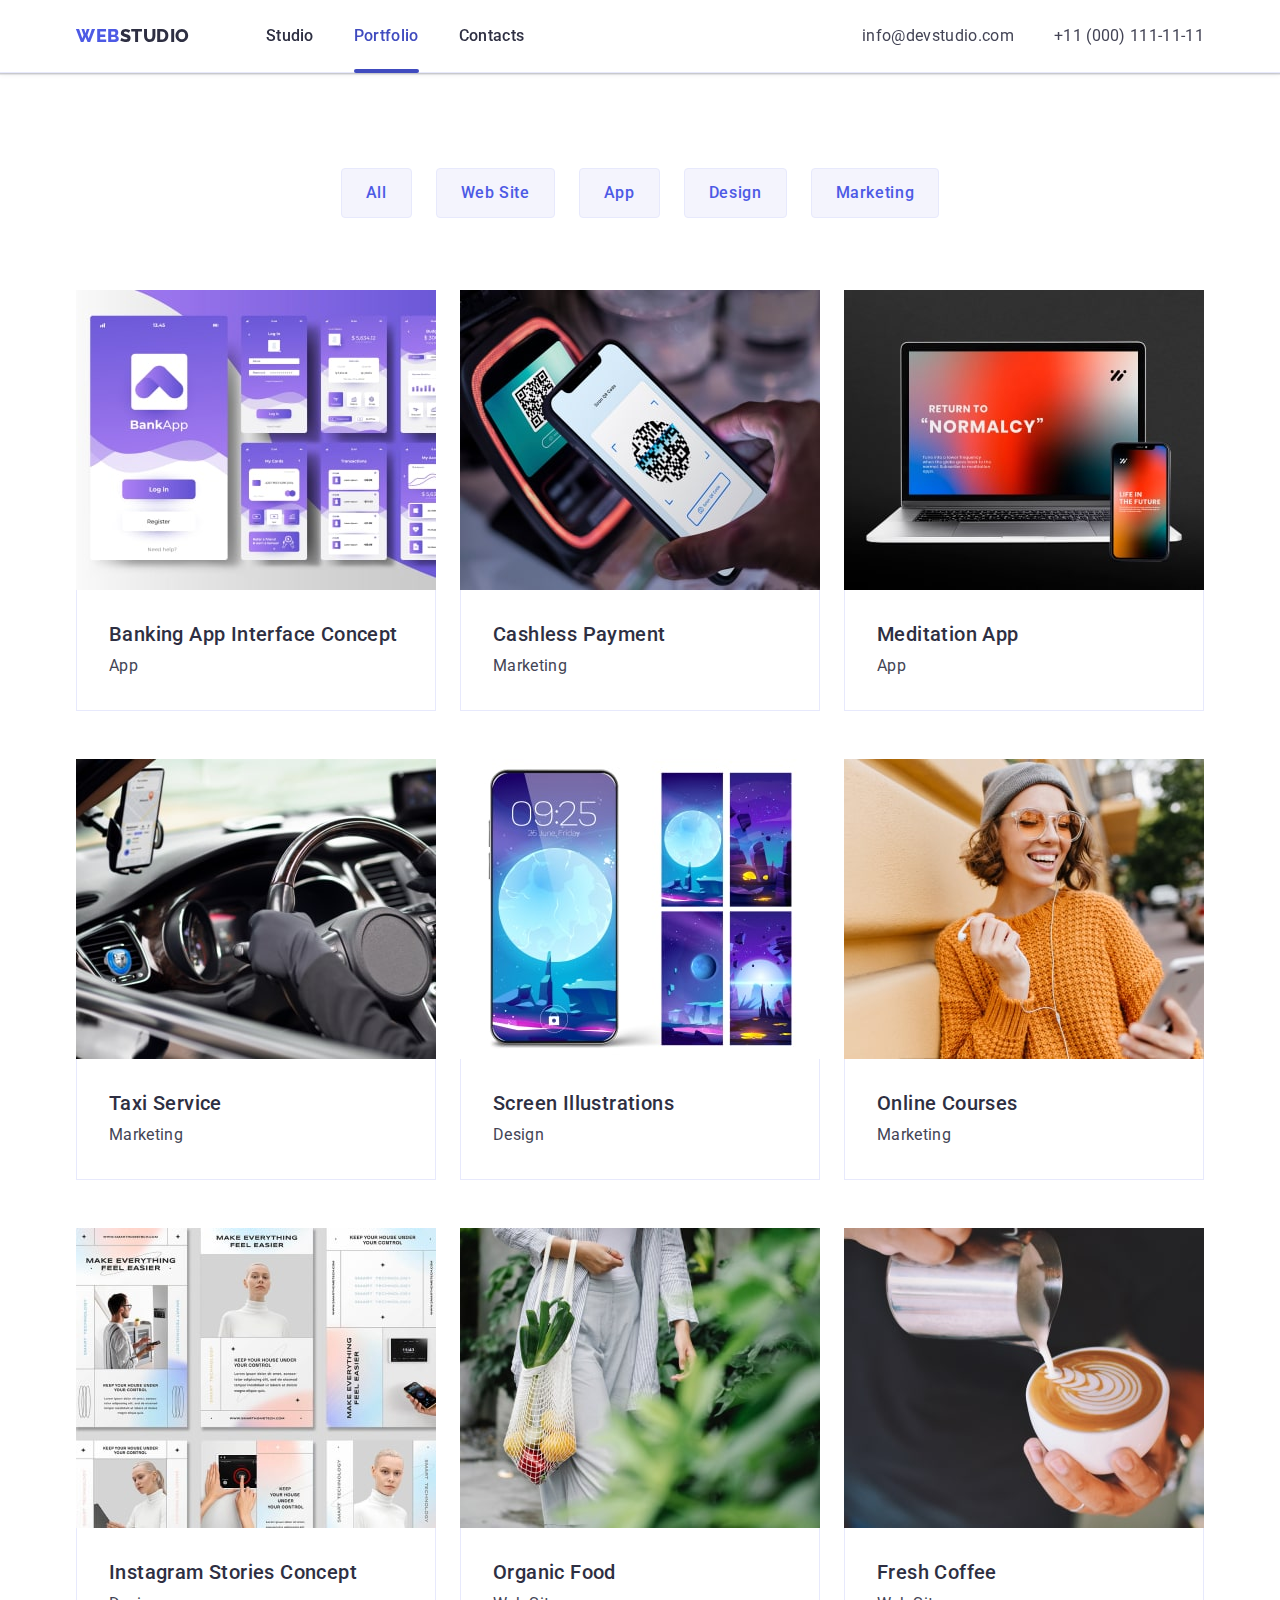
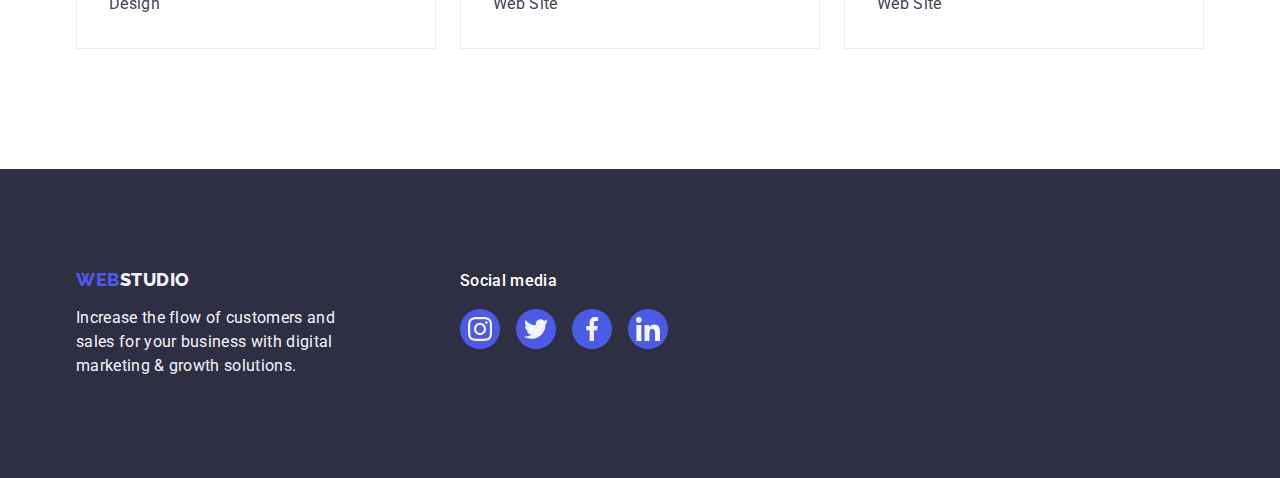
==== portfolio.html @ 7dce6a1b "Initial commit" ====
<!DOCTYPE html>
<html lang="en">
  <head>
    <meta charset="UTF-8" />
    <meta http-equiv="X-UA-Compatible" content="IE=edge" />
    <meta name="viewport" content="width=device-width, initial-scale=1.0" />
    <title>Portfolio</title>
    <link rel="preconnect" href="https://fonts.googleapis.com" />
    <link rel="preconnect" href="https://fonts.gstatic.com" crossorigin />
    <link
      href="https://fonts.googleapis.com/css2?family=Raleway:wght@800&family=Roboto:wght@400;500;700&display=swap"
      rel="stylesheet"
    />
    <link
      rel="stylesheet"
      href="https://cdnjs.cloudflare.com/ajax/libs/modern-normalize/1.1.0/modern-normalize.min.css"
    />
    <link rel="stylesheet" href="./css/styles.css" />
  </head>
  <body>
    <header class="header">
      <div class="container header-nav">
        <nav class="navigations">
          <a href="./index.html" class="logo-nav logo-nav-common link"
            >Web<span class="logo-dark">Studio</span></a
          >
          <ul class="list menu-list">
            <li class="nav-list">
              <a href="./index.html" class="menu-item link">Studio</a>
            </li>
            <li class="nav-list">
              <a href="./portfolio.html" class="menu-item link active"
                >Portfolio</a
              >
            </li>
            <li class="nav-list">
              <a href="" class="menu-item link">Contacts</a>
            </li>
          </ul>
        </nav>
        <address class="contacts-menu">
          <ul class="list contacts-list">
            <li class="contact">
              <a href="mailto:info@devstudio.com" class="contact-item link"
                >info@devstudio.com</a
              >
            </li>
            <li class="contact">
              <a href="tel:+110001111111" class="contact-item link"
                >+11 (000) 111-11-11</a
              >
            </li>
          </ul>
        </address>
      </div>
    </header>
    <main>
      <section class="cards-section">
        <div class="container">
          <h1 class="visually-hidden">Our offers</h1>
          <ul class="list button-list">
            <li class="secondary-button-item">
              <button type="button" class="button secondary-button">All</button>
            </li>
            <li class="secondary-button-item">
              <button type="button" class="button secondary-button">
                Web Site
              </button>
            </li>
            <li class="secondary-button-item">
              <button type="button" class="button secondary-button">App</button>
            </li>
            <li class="secondary-button-item">
              <button type="button" class="button secondary-button">
                Design
              </button>
            </li>
            <li class="secondary-button-item">
              <button type="button" class="button secondary-button">
                Marketing
              </button>
            </li>
          </ul>

          <ul class="list card-list">
            <li class="card">
              <a href="" class="link card-link">
                <div class="thumb">
                  <img
                    src="./images/portfolio-1.jpg"
                    alt="Banking app"
                    width="360"
                    height="300"
                  />
                  <p class="thumb-text">
                    14 Stylish and User-Friendly App Design Concepts · Task
                    Manager App · Calorie Tracker App · Exotic Fruit Ecommerce
                    App · Cloud Storage App
                  </p>
                </div>
                <div class="wrapper-cards">
                  <h2 class="item-title item-title-link">
                    Banking App Interface Concept
                  </h2>
                  <p class="item-description item-description-link">App</p>
                </div>
              </a>
            </li>

            <li class="card">
              <a href="" class="link card-link">
                <div class="thumb">
                  <img
                    src="./images/portfolio-2.jpg"
                    alt="Phone Payment"
                    width="360"
                    height="300"
                  />
                  <p class="thumb-text">
                    14 Stylish and User-Friendly App Design Concepts · Task
                    Manager App · Calorie Tracker App · Exotic Fruit Ecommerce
                    App · Cloud Storage App
                  </p>
                </div>
                <div class="wrapper-cards">
                  <h2 class="item-title item-title-link">Cashless Payment</h2>
                  <p class="item-description item-description-link">
                    Marketing
                  </p>
                </div>
              </a>
            </li>

            <li class="card">
              <a href="" class="link card-link">
                <div class="thumb">
                  <img
                    src="./images/portfolio-3.jpg"
                    alt="Laptop"
                    width="360"
                    height="300"
                  />
                  <p class="thumb-text">
                    14 Stylish and User-Friendly App Design Concepts · Task
                    Manager App · Calorie Tracker App · Exotic Fruit Ecommerce
                    App · Cloud Storage App
                  </p>
                </div>
                <div class="wrapper-cards">
                  <h2 class="item-title item-title-link">Meditation App</h2>
                  <p class="item-description item-description-link">App</p>
                </div>
              </a>
            </li>
            <li class="card">
              <a href="" class="link card-link">
                <div class="thumb">
                  <img
                    src="./images/portfolio-4.jpg"
                    alt="A car"
                    width="360"
                    height="300"
                  />
                  <p class="thumb-text">
                    14 Stylish and User-Friendly App Design Concepts · Task
                    Manager App · Calorie Tracker App · Exotic Fruit Ecommerce
                    App · Cloud Storage App
                  </p>
                </div>
                <div class="wrapper-cards">
                  <h2 class="item-title item-title-link">Taxi Service</h2>
                  <p class="item-description item-description-link">
                    Marketing
                  </p>
                </div>
              </a>
            </li>
            <li class="card">
              <a href="" class="link card-link">
                <div class="thumb">
                  <img
                    src="./images/portfolio-5.jpg"
                    alt="Screen Illustrations"
                    width="360"
                    height="300"
                  />
                  <p class="thumb-text">
                    14 Stylish and User-Friendly App Design Concepts · Task
                    Manager App · Calorie Tracker App · Exotic Fruit Ecommerce
                    App · Cloud Storage App
                  </p>
                </div>
                <div class="wrapper-cards">
                  <h2 class="item-title item-title-link">
                    Screen Illustrations
                  </h2>
                  <p class="item-description item-description-link">Design</p>
                </div>
              </a>
            </li>
            <li class="card">
              <a href="" class="link card-link">
                <div class="thumb">
                  <img
                    src="./images/portfolio-6.jpg"
                    alt="Learning girl"
                    width="360"
                    height="300"
                  />
                  <p class="thumb-text">
                    14 Stylish and User-Friendly App Design Concepts · Task
                    Manager App · Calorie Tracker App · Exotic Fruit Ecommerce
                    App · Cloud Storage App
                  </p>
                </div>
                <div class="wrapper-cards">
                  <h2 class="item-title item-title-link">Online Courses</h2>
                  <p class="item-description item-description-link">
                    Marketing
                  </p>
                </div>
              </a>
            </li>
            <li class="card">
              <a href="" class="link card-link">
                <div class="thumb">
                  <img
                    src="./images/portfolio-7.jpg"
                    alt="Instagram Stories"
                    width="360"
                    height="300"
                  />
                  <p class="thumb-text">
                    14 Stylish and User-Friendly App Design Concepts · Task
                    Manager App · Calorie Tracker App · Exotic Fruit Ecommerce
                    App · Cloud Storage App
                  </p>
                </div>
                <div class="wrapper-cards">
                  <h2 class="item-title item-title-link">
                    Instagram Stories Concept
                  </h2>
                  <p class="item-description item-description-link">Design</p>
                </div>
              </a>
            </li>
            <li class="card">
              <a href="" class="link card-link">
                <div class="thumb">
                  <img
                    src="./images/portfolio-8.jpg"
                    alt="Food"
                    width="360"
                    height="300"
                  />
                  <p class="thumb-text">
                    14 Stylish and User-Friendly App Design Concepts · Task
                    Manager App · Calorie Tracker App · Exotic Fruit Ecommerce
                    App · Cloud Storage App
                  </p>
                </div>
                <div class="wrapper-cards">
                  <h2 class="item-title item-title-link">Organic Food</h2>
                  <p class="item-description item-description-link">Web Site</p>
                </div>
              </a>
            </li>
            <li class="card">
              <a href="" class="link card-link">
                <div class="thumb">
                  <img
                    src="./images/portfolio-9.jpg"
                    alt="A cup of coffe"
                    width="360"
                    height="300"
                  />
                  <p class="thumb-text">
                    14 Stylish and User-Friendly App Design Concepts · Task
                    Manager App · Calorie Tracker App · Exotic Fruit Ecommerce
                    App · Cloud Storage App
                  </p>
                </div>
                <div class="wrapper-cards">
                  <h2 class="item-title item-title-link">Fresh Coffee</h2>
                  <p class="item-description item-description-link">Web Site</p>
                </div>
              </a>
            </li>
          </ul>
        </div>
      </section>
    </main>
    <footer class="footer">
      <div class="container footer-wrapper">
        <div class="footer-left-side">
          <a
            href="./index.html"
            class="logo-nav logo-nav-common link footer-logo"
            >Web<span class="logo-light">Studio</span></a
          >
          <p class="footer-text">
            Increase the flow of customers and sales for your business with
            digital marketing & growth solutions.
          </p>
        </div>
        <div>
          <p class="social-media-text">Social media</p>
          <ul class="social-media-list list">
            <li class="social-media-item">
              <a
                href=""
                class="icon-link"
                aria-label="link to Instagram"
                target="_blank"
                rel="noopener noreferrer"
              >
                <svg class="icon-img" width="24" height="24">
                  <use href="./images/icons.svg#icon-instagram"></use>
                </svg>
              </a>
            </li>
            <li class="social-media-item">
              <a
                href=""
                class="icon-link"
                aria-label="link to Twitter"
                target="_blank"
                rel="noopener noreferrer"
              >
                <svg class="icon-img" width="24" height="24">
                  <use href="./images/icons.svg#icon-twitter"></use>
                </svg>
              </a>
            </li>
            <li class="social-media-item">
              <a
                href=""
                class="icon-link"
                aria-label="link to Facebook"
                target="_blank"
                rel="noopener noreferrer"
              >
                <svg class="icon-img" width="24" height="24">
                  <use href="./images/icons.svg#icon-facebook"></use>
                </svg>
              </a>
            </li>
            <li class="social-media-item">
              <a
                href=""
                class="icon-link"
                aria-label="link to Linkedin"
                target="_blank"
                rel="noopener noreferrer"
              >
                <svg class="icon-img" width="24" height="24">
                  <use href="./images/icons.svg#icon-linkedin"></use>
                </svg>
              </a>
            </li>
          </ul>
        </div>
      </div>
    </footer>
  </body>
</html>
---- css/styles.css ----
:root {
  --primary-brand-color: #4d5ae5;
  --hover-color: #404bbf;
  --primary-text-color: #434455;
  --headings-text-color: #2e2f42;
  --white-text-color: #ffffff;
  --light-text-color: #f4f4fd;
  --accent-color: #e7e9fc;
  --stroke-logo-color: #8e8f99;
  --green-hover-color: #31d0aa;
  --modal-background-color: #fcfcfc;
  --timing-function: cubic-bezier(0.4, 0, 0.2, 1);
}

body {
  padding-top: 72px;

  font-family: 'Roboto', sans-serif;
  font-weight: 400;
  font-size: 16px;

  background-color: var(--white-text-color);
  color: var(--primary-text-color);
}

/* Resets */
h1,
h2,
h3,
h4,
p {
  margin-top: 0;
  margin-bottom: 0;
}

ul {
  margin-top: 0;
  margin-bottom: 0;
  padding-left: 0;
}

img {
  display: block;
}

/* Links reset */

.link {
  text-decoration: none;
}

/* Lists reset */

.list {
  list-style: none;
}

/* Header */

.header {
  border-bottom: 1px solid var(--accent-color);
  box-shadow: 0px 2px 1px rgba(46, 47, 66, 0.08),
    0px 1px 1px rgba(46, 47, 66, 0.16), 0px 1px 6px rgba(46, 47, 66, 0.08);
  background-color: var(--white-text-color);

  position: fixed;
  top: 0;
  left: 0;
  z-index: 100;
  width: 100%;
}

.container {
  width: 1158px;
  padding-left: 15px;
  padding-right: 15px;
  margin-left: auto;
  margin-right: auto;
}

.header-nav {
  display: flex;
  align-items: center;
}

.navigations {
  display: flex;
  align-items: center;
}

/* Logo */

.logo-nav {
  font-family: 'Raleway', sans-serif;
  font-weight: 800;
  font-size: 18px;
  line-height: 1.17;
  letter-spacing: 0.03em;
  text-transform: uppercase;
}

.logo-nav-common {
  color: var(--primary-brand-color);
}

.logo-dark {
  color: var(--headings-text-color);
}

.logo-light {
  color: var(--light-text-color);
}

/* Navigation menu */

.menu-item.active {
  position: relative;
  color: var(--hover-color);
}

.active::after {
  position: absolute;
  left: 0;
  bottom: -1px;
  content: '';
  display: block;
  width: 100%;
  height: 4px;

  background: var(--hover-color);
  border-radius: 2px;
}

.menu-list {
  display: flex;
  gap: 40px;
}

.menu-item {
  display: block;
  padding-top: 24px;
  padding-bottom: 24px;

  font-weight: 500;
  line-height: 1.5;
  letter-spacing: 0.02em;
  color: var(--headings-text-color);

  transition-property: color;
  transition-duration: 250ms;
  transition-timing-function: var(--timing-function);
}

.navigations .logo-nav {
  margin-right: 76px;
}

.menu-item:hover,
.menu-item:focus,
.contact-item:hover,
.contact-item:focus {
  color: var(--hover-color);
}

/* Contacts menu */

.contacts-menu {
  font-style: normal;
  margin-left: auto;
}

.contacts-list {
  display: flex;
  gap: 40px;
}

.contact-item {
  padding-top: 24px;
  padding-bottom: 24px;

  line-height: 1.5;
  letter-spacing: 0.02em;
  color: var(--primary-text-color);

  transition-property: color;
  transition-duration: 250ms;
  transition-timing-function: var(--timing-function);
}

/* Hero */
.hero {
  padding-top: 188px;
  padding-bottom: 188px;
  max-width: 1440px;
  margin-left: auto;
  margin-right: auto;
  background-image: linear-gradient(
      rgba(46, 47, 66, 0.7),
      rgba(46, 47, 66, 0.7)
    ),
    url('../images/hero.jpg');
  background-color: var(--headings-text-color);
  background-position: center;
  background-size: cover;
  background-repeat: no-repeat;
}
.hero-title {
  max-width: 496px;
  margin-right: auto;
  margin-left: auto;
  margin-bottom: 48px;

  font-weight: 700;
  font-size: 56px;
  line-height: 1.07;
  letter-spacing: 0.02em;
  text-align: center;
  color: var(--white-text-color);
}

/* Buttons */

.button {
  font-weight: 500;
  font-size: 16px;
  line-height: 1.5;
  letter-spacing: 0.04em;
  cursor: pointer;
}

.primary-button {
  display: block;
  min-width: 169px;
  margin-left: auto;
  margin-right: auto;
  padding: 16px 32px;

  color: var(--white-text-color);
  background-color: var(--primary-brand-color);
  border: none;
  box-shadow: 0px 4px 4px rgba(0, 0, 0, 0.15);
  border-radius: 4px;

  transition-property: background-color;
  transition-duration: 250ms;
  transition-timing-function: var(--timing-function);
}

.secondary-button {
  padding: 12px 24px;
  color: var(--primary-brand-color);
  background-color: var(--light-text-color);
  border: 1px solid var(--accent-color);
  border-radius: 4px;

  transition: color 250ms var(--timing-function),
    background-color 250ms var(--timing-function),
    box-shadow 250ms var(--timing-function),
    border-color 250ms var(--timing-function);
}

.secondary-button-item:not(:last-child) {
  margin-right: 24px;
}

.primary-button:hover,
.primary-button:focus,
.secondary-button:hover,
.secondary-button:focus {
  color: var(--white-text-color);
  background-color: var(--hover-color);
}

.secondary-button:hover,
.secondary-button:focus {
  box-shadow: 0px 3px 1px rgba(0, 0, 0, 0.1), 0px 2px 1px rgba(0, 0, 0, 0.08),
    0px 2px 2px rgba(0, 0, 0, 0.12);
  border: 1px solid;
  border-color: transparent;
}

/* Section 1 */
.visually-hidden {
  position: absolute;
  width: 1px;
  height: 1px;
  margin: -1px;
  border: 0;
  padding: 0;

  white-space: nowrap;
  clip-path: inset(100%);
  clip: rect(0 0 0 0);
  overflow: hidden;
}

.advatages-description {
  padding-top: 120px;
  padding-bottom: 120px;
}

.advatages-list {
  display: flex;
  gap: 24px;
}

.advatages-list .item {
  flex-basis: calc((100% - 72px) / 4);
}

.advantages-icons-wrapper {
  display: flex;
  justify-content: center;
  align-items: center;
  width: 264px;
  height: 112px;
  margin-bottom: 8px;
  background-color: var(--light-text-color);
  border-radius: 4px;
}

.item-title {
  margin-bottom: 8px;

  font-weight: 500;
  font-size: 20px;
  line-height: 1.2;
  letter-spacing: 0.02em;

  color: var(--headings-text-color);
}

.item-description {
  line-height: 1.5;
  letter-spacing: 0.02em;
}

/* Section 2 */

.work-examples {
  padding-bottom: 120px;
}

.section-title {
  margin-bottom: 72px;

  font-weight: 700;
  font-size: 36px;
  line-height: 1.1;
  text-align: center;
  letter-spacing: 0.02em;
  text-transform: capitalize;

  color: var(--headings-text-color);
}

.works-list {
  display: flex;
}

.works-list .item {
  flex-basis: calc((100% - 48px) / 3);
}

.works-list .item:not(:last-child) {
  margin-right: 24px;
}

/* Section 3 */

.team-members-cards {
  padding-top: 120px;
  padding-bottom: 120px;
  background-color: var(--light-text-color);
}

.team-list {
  display: flex;
  gap: 24px;
  text-align: center;
}

.team-member-card {
  flex-basis: calc((100% - 72px) / 4);

  background-color: var(--white-text-color);
  box-shadow: 0px 1px 6px rgba(46, 47, 66, 0.08),
    0px 1px 1px rgba(46, 47, 66, 0.16), 0px 2px 1px rgba(46, 47, 66, 0.08);
  border-radius: 0px 0px 4px 4px;
}

.wrapper {
  padding: 32px 0;
}

.card-description {
  margin-bottom: 8px;
}

.icon-list {
  display: flex;
  justify-content: center;
  gap: 24px;
}

.icon-link {
  display: flex;
  justify-content: center;
  align-items: center;
  width: 40px;
  height: 40px;
  background-color: var(--primary-brand-color);
  border-radius: 50%;

  transition-property: background-color;
  transition-duration: 250ms;
  transition-timing-function: var(--timing-function);
}

.personal-social-media > .icon-link:hover,
.personal-social-media > .icon-link:focus {
  background-color: var(--hover-color);
}

.icon-img {
  fill: var(--light-text-color);
}

/* Section 4 */

.customers-section {
  padding-top: 120px;
  padding-bottom: 120px;
}
.customers-item {
  flex-basis: calc((100% - 120px) / 6);
  height: 88px;
}

.customers-list {
  display: flex;
  gap: 24px;
}

.customers-link {
  display: flex;
  align-items: center;
  justify-content: center;
  height: 100%;
  border: 1px solid var(--stroke-logo-color);
  border-radius: 4px;
  color: var(--stroke-logo-color);

  transition: border-color 250ms var(--timing-function),
    color 250ms var(--timing-function);
}

.customers-link:hover,
.customers-link:focus {
  color: var(--hover-color);
  border: 1px solid;
  border-color: var(--hover-color);
}

.customer-logo {
  fill: currentColor;
}

/* Footer */

.footer-wrapper {
  display: flex;
  align-items: baseline;
}

.footer-left-side {
  margin-right: 120px;
}

.footer-logo {
  display: inline-block;
  margin-bottom: 16px;
}

.footer {
  padding-top: 100px;
  padding-bottom: 100px;

  background-color: var(--headings-text-color);
}

.footer-text {
  width: 264px;
  line-height: 1.5;
  letter-spacing: 0.02em;
  color: var(--light-text-color);
}

.social-media-list {
  display: flex;
  gap: 16px;
}

.social-media-text {
  margin-bottom: 16px;
  font-weight: 500;
  line-height: 1.5;
  letter-spacing: 0.02em;
  color: var(--white-text-color);
}

.social-media-item > .icon-link:hover,
.social-media-item > .icon-link:focus {
  background-color: var(--green-hover-color);
}

/* Portfolio */

.cards-section {
  padding-top: 96px;
  padding-bottom: 120px;
}

.button-list {
  display: flex;
  justify-content: center;
  margin-bottom: 72px;
}

.card-list {
  display: flex;
  flex-wrap: wrap;
}

.item-title-link {
  color: var(--headings-text-color);
}

.item-description-link {
  color: var(--primary-text-color);
}

.card {
  width: calc((100% - 48px) / 3);
  margin-right: 24px;
  margin-bottom: 48px;
}

.card-link {
  display: block;

  transition-property: box-shadow;
  transition-duration: 250ms;
  transition-timing-function: var(--timing-function);
}

.card-link:hover,
.card-link:focus {
  box-shadow: 0px 1px 6px rgba(46, 47, 66, 0.08),
    0px 1px 1px rgba(46, 47, 66, 0.16), 0px 2px 1px rgba(46, 47, 66, 0.08);
}

.wrapper-cards {
  padding: 32px 16px;
  border: 1px solid var(--accent-color);
  border-top: none;
}

.card:nth-child(3n) {
  margin-right: 0;
}

.card:nth-last-child(-n + 3) {
  margin-bottom: 0;
}

.card-link .item-title,
.card-link .item-description {
  margin-left: 16px;
}

.thumb {
  position: relative;

  overflow: hidden;
}

.thumb-text {
  position: absolute;
  top: 0;
  left: 0;
  width: 100%;
  height: 100%;
  padding-top: 40px;
  padding-bottom: 40px;
  padding-right: 32px;
  padding-left: 32px;

  line-height: 1.5;
  letter-spacing: 0.02em;
  color: var(--light-text-color);
  background-color: var(--primary-brand-color);

  transform: translateY(100%);
  transition: transform 250ms var(--timing-function);
  overflow: auto;
}

.card-link:hover .thumb-text,
.card-link:focus .thumb-text {
  transform: translateY(0);
}

/* Modal */
.backdrop {
  position: fixed;
  top: 0;
  left: 0;
  width: 100%;
  height: 100%;

  background-color: rgba(46, 47, 66, 0.4);
  opacity: 1;
  transition: opacity 250ms var(--timing-function),
    visibility 250ms var(--timing-function);
}

.is-hidden {
  opacity: 0;
  visibility: hidden;
  pointer-events: none;
}

.backdrop.is-hidden .modal {
  transform: translate(-50%, -50%) scale(0.9);
  opacity: 0;
}

.modal {
  position: absolute;
  top: 50%;
  left: 50%;
  transform: translate(-50%, -50%) scale(1);
  min-width: 408px;
  min-height: 576px;

  background-color: var(--modal-background-color);
  box-shadow: 0px 1px 1px rgba(0, 0, 0, 0.14), 0px 1px 3px rgba(0, 0, 0, 0.12),
    0px 2px 1px rgba(0, 0, 0, 0.2);
  border-radius: 4px;
  opacity: 1;
  transition: transform 250ms var(--timing-function);
}

.close-button {
  position: absolute;
  top: 24px;
  right: 24px;

  width: 24px;
  height: 24px;
  padding: 0;
  display: flex;
  justify-content: center;
  align-items: center;

  background-color: var(--accent-color);
  border: 1px solid rgba(0, 0, 0, 0.1);
  border-radius: 50%;

  cursor: pointer;
  transition: background-color 250ms var(--timing-function),
    border 250ms var(--timing-function);
}

.close-button:hover,
.close-button:focus {
  background-color: var(--hover-color);
  border: none;
}

.close-button:hover .icon-close,
.close-button:focus .icon-close {
  fill: var(--white-text-color);
}

.icon-close {
  fill: var(--headings-text-color);
  transition: fill 250ms var(--timing-function);
}
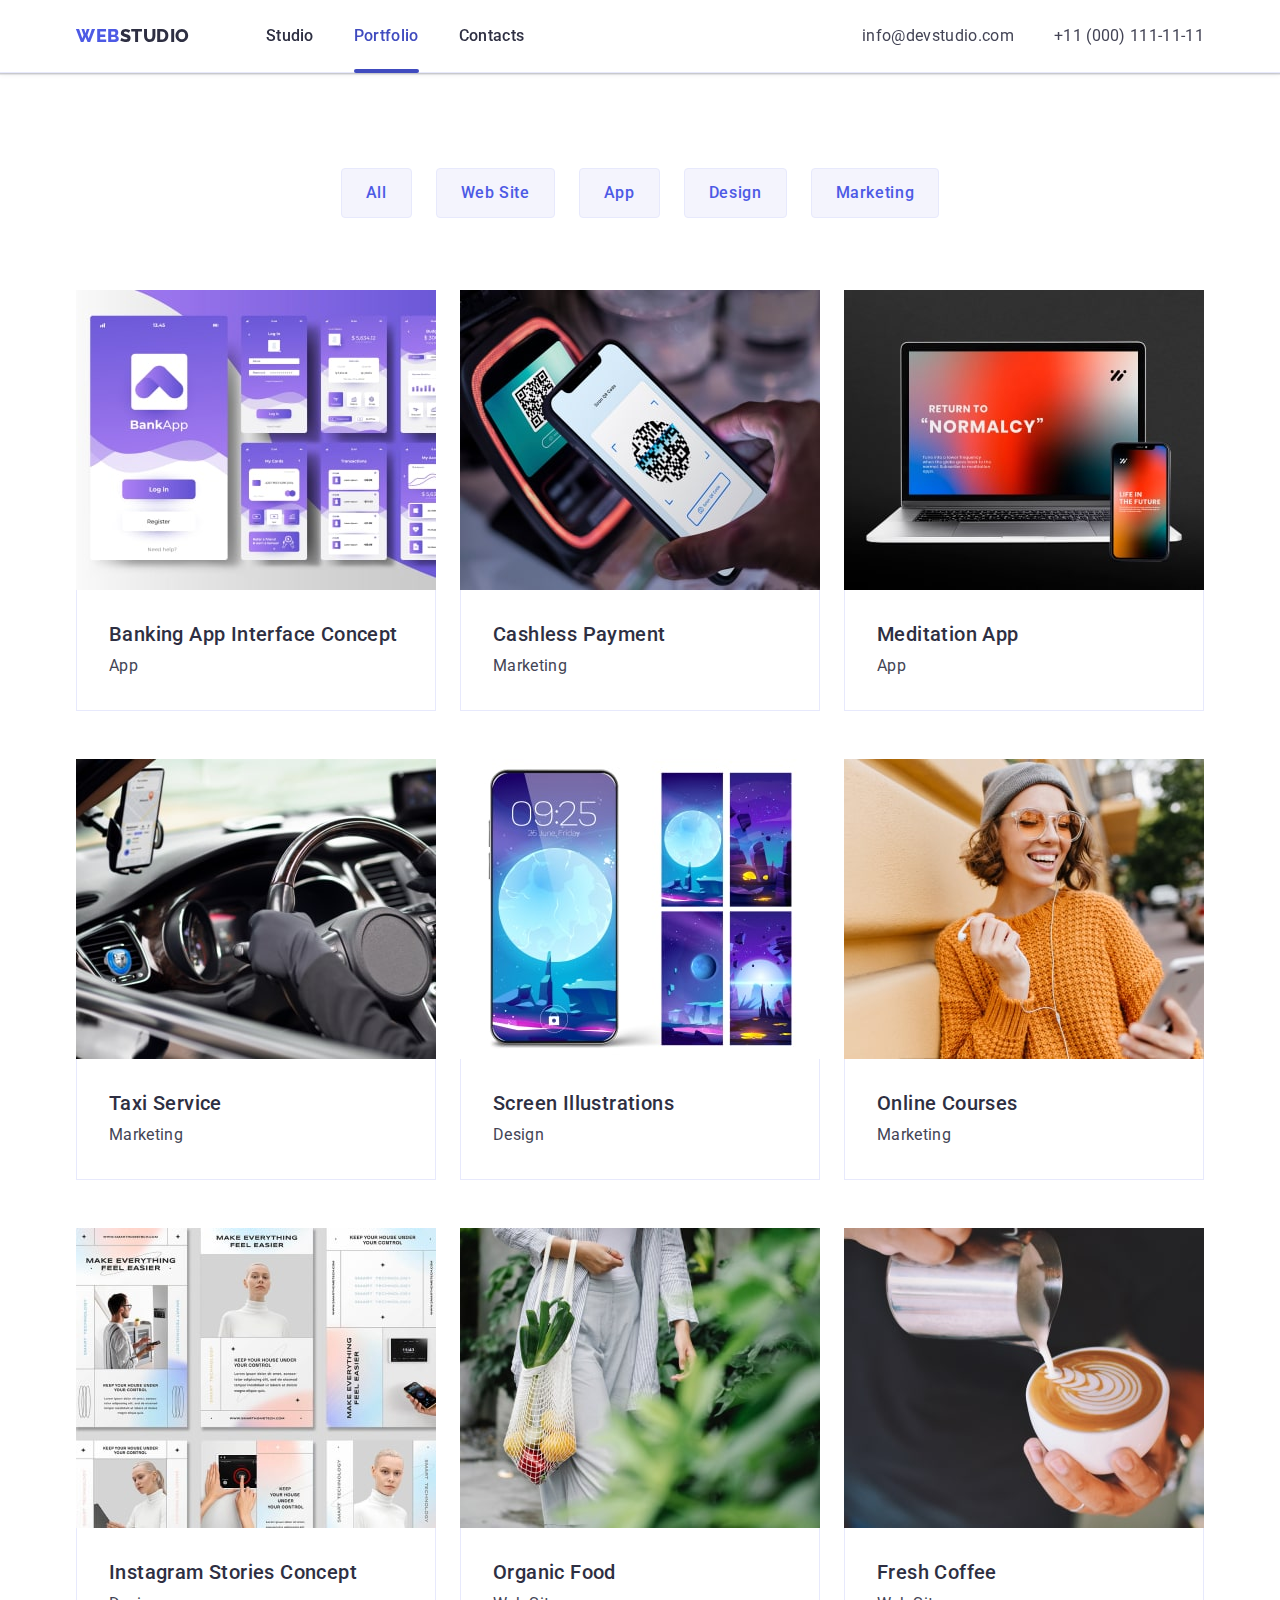
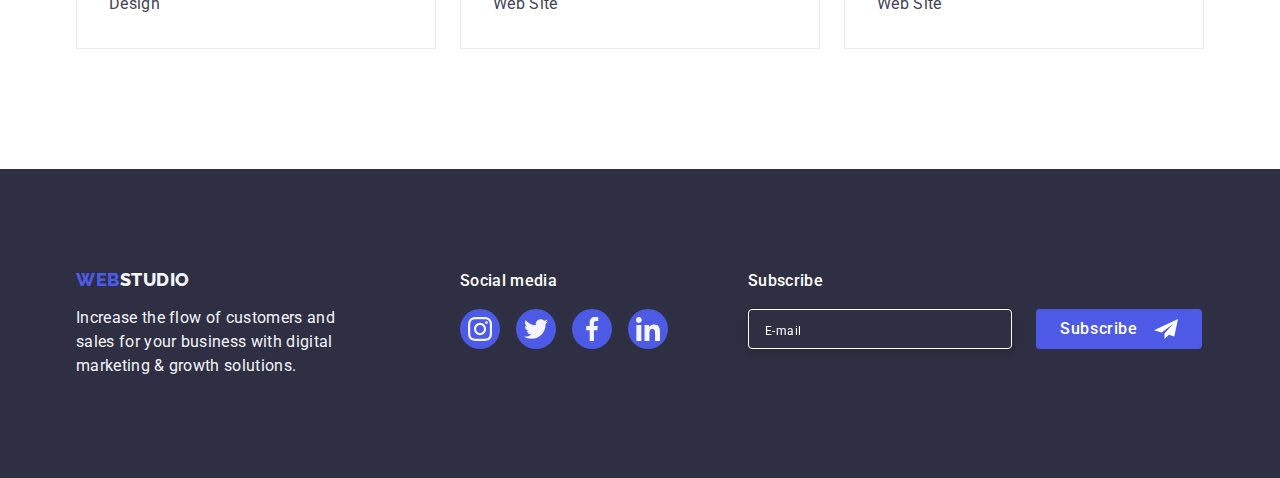
==== commit fc3f68fb: "додає форму в футері" ====
--- a/portfolio.html
+++ b/portfolio.html
@@ -303,8 +303,8 @@
             digital marketing & growth solutions.
           </p>
         </div>
-        <div>
-          <p class="social-media-text">Social media</p>
+        <div class="footer-social-media-wrapper">
+          <p class="social-media-form-text">Social media</p>
           <ul class="social-media-list list">
             <li class="social-media-item">
               <a
@@ -360,6 +360,27 @@
             </li>
           </ul>
         </div>
+
+        <div>
+          <p class="social-media-form-text">Subscribe</p>
+          <form class="footer-form">
+            <label class="footer-form-label">
+              <input
+                type="email"
+                name="email"
+                required
+                class="footer-form-email"
+                placeholder="E-mail"
+              />
+            </label>
+            <button type="submit" class="footer-form-button button">
+              <span>Subscribe</span>
+              <svg class="subscribe-footer-icon" width="24" height="24">
+                <use href="./images/icons.svg#icon-telegram"></use>
+              </svg>
+            </button>
+          </form>
+        </div>
       </div>
     </footer>
   </body>
--- a/css/styles.css
+++ b/css/styles.css
@@ -496,12 +496,16 @@
   color: var(--light-text-color);
 }
 
+.footer-social-media-wrapper {
+  margin-right: 80px;
+}
+
 .social-media-list {
   display: flex;
   gap: 16px;
 }
 
-.social-media-text {
+.social-media-form-text {
   margin-bottom: 16px;
   font-weight: 500;
   line-height: 1.5;
@@ -512,6 +516,48 @@
 .social-media-item > .icon-link:hover,
 .social-media-item > .icon-link:focus {
   background-color: var(--green-hover-color);
+}
+
+.footer-form {
+  display: flex;
+  align-items: center;
+  gap: 24px;
+}
+
+.footer-form-email {
+  width: 264px;
+  height: 40px;
+  padding: 8px 16px;
+  border: 1px solid var(--white-text-color);
+  filter: drop-shadow(0px 4px 4px rgba(0, 0, 0, 0.15));
+  border-radius: 4px;
+  background-color: var(--headings-text-color);
+  color: var(--white-text-color);
+}
+
+.footer-form-email::placeholder {
+  font-size: 12px;
+  line-height: 2;
+  letter-spacing: 0.04em;
+
+  color: var(--white-text-color);
+}
+
+.footer-form-button {
+  display: flex;
+  align-items: center;
+  justify-content: center;
+  gap: 16px;
+  padding: 8px 24px;
+  min-width: 165px;
+  color: var(--white-text-color);
+  border-radius: 4px;
+  background-color: var(--primary-brand-color);
+  border: none;
+}
+
+.subscribe-footer-icon {
+  fill: var(--white-text-color);
 }
 
 /* Portfolio */
@@ -612,6 +658,7 @@
 }
 
 /* Modal */
+
 .backdrop {
   position: fixed;
   top: 0;
@@ -642,7 +689,8 @@
   left: 50%;
   transform: translate(-50%, -50%) scale(1);
   min-width: 408px;
-  min-height: 576px;
+  min-height: 584px;
+  padding: 72px 24px 24px 24px;
 
   background-color: var(--modal-background-color);
   box-shadow: 0px 1px 1px rgba(0, 0, 0, 0.14), 0px 1px 3px rgba(0, 0, 0, 0.12),
@@ -688,3 +736,162 @@
   fill: var(--headings-text-color);
   transition: fill 250ms var(--timing-function);
 }
+
+.form-title {
+  margin-bottom: 16px;
+
+  font-weight: 500;
+  font-size: 16px;
+  line-height: 1.5;
+  text-align: center;
+  letter-spacing: 0.02em;
+  color: var(--headings-text-color);
+}
+
+.form-field {
+  display: block;
+  margin-bottom: 8px;
+}
+
+.form-field:last-child {
+  margin-bottom: 16px;
+}
+
+.input-wrapper {
+  position: relative;
+  display: block;
+}
+
+.form-input {
+  width: 100%;
+  height: 40px;
+  padding-left: 38px;
+
+  border: 1px solid rgba(46, 47, 66, 0.4);
+  border-radius: 4px;
+
+  transition: border-color 250ms var(--timing-function);
+}
+
+.form-input:focus-within,
+.user-comment:focus-within {
+  outline: none;
+  border-color: var(--primary-brand-color);
+}
+
+.form-input:focus-within + .form-icon {
+  fill: var(--primary-brand-color);
+}
+
+.input-description {
+  display: block;
+  margin-bottom: 4px;
+  font-size: 12px;
+  line-height: 1.17;
+  letter-spacing: 0.04em;
+
+  color: var(--stroke-logo-color);
+}
+
+.form-icon {
+  position: absolute;
+  top: 50%;
+  left: 16px;
+  transform: translateY(-50%);
+
+  transition: fill 250ms var(--timing-function);
+}
+
+.user-comment {
+  width: 100%;
+  height: 120px;
+  resize: none;
+  border: 1px solid rgba(46, 47, 66, 0.4);
+  border-radius: 4px;
+  padding: 8px 16px;
+
+  transition: border-color 250ms var(--timing-function);
+}
+
+.user-comment::placeholder {
+  font-size: 12px;
+  line-height: 1.17;
+  letter-spacing: 0.04em;
+  color: rgba(46, 47, 66, 0.4);
+}
+
+.checkbox-description {
+  display: flex;
+  margin-bottom: 24px;
+  align-items: center;
+  font-size: 12px;
+  line-height: 1.17;
+  letter-spacing: 0.04em;
+  color: var(--stroke-logo-color);
+}
+
+.icon-checkboks {
+  display: flex;
+  align-items: center;
+  justify-content: center;
+  width: 16px;
+  height: 16px;
+  margin-right: 8px;
+  border: 1px solid rgba(46, 47, 66, 0.4);
+  border-radius: 2px;
+  cursor: pointer;
+
+  transition: background-color 250ms var(--timing-function),
+    border-color 250ms var(--timing-function),
+    background-image 250ms var(--timing-function);
+}
+
+.icon-policy {
+  opacity: 0;
+  transition: opacity 250ms var(--timing-function);
+}
+
+.checkbox-form:checked + .icon-checkboks {
+  background-color: var(--hover-color);
+  border-color: var(--hover-color);
+}
+
+.checkbox-form:checked + .icon-checkboks .icon-policy {
+  opacity: 1;
+}
+
+.checkbox-form:focus + .icon-checkboks {
+  outline: 1px solid var(--primary-brand-color);
+}
+
+/* 
+.checkbox-description::before {
+  content: '';
+  width: 16px;
+  height: 16px;
+  margin-right: 8px;
+  border: 1px solid rgba(46, 47, 66, 0.4);
+  border-radius: 2px;
+  cursor: pointer;
+
+  transition: background-color 250ms var(--timing-function),
+    border-color 250ms var(--timing-function),
+    background-image 250ms var(--timing-function);
+}
+
+.checkbox-form:checked + .checkbox-description::before {
+  background-image: url('../images/policy-icon.svg');
+  background-size: 10px 8px;
+  background-repeat: no-repeat;
+  background-position: center;
+  background-color: var(--hover-color);
+  border-color: var(--hover-color);
+}
+
+.checkbox-form:focus + .checkbox-description::before {
+  outline: 1px solid var(--primary-brand-color);
+} */
+
+.policy-link {
+  color: var(--primary-brand-color);
+}
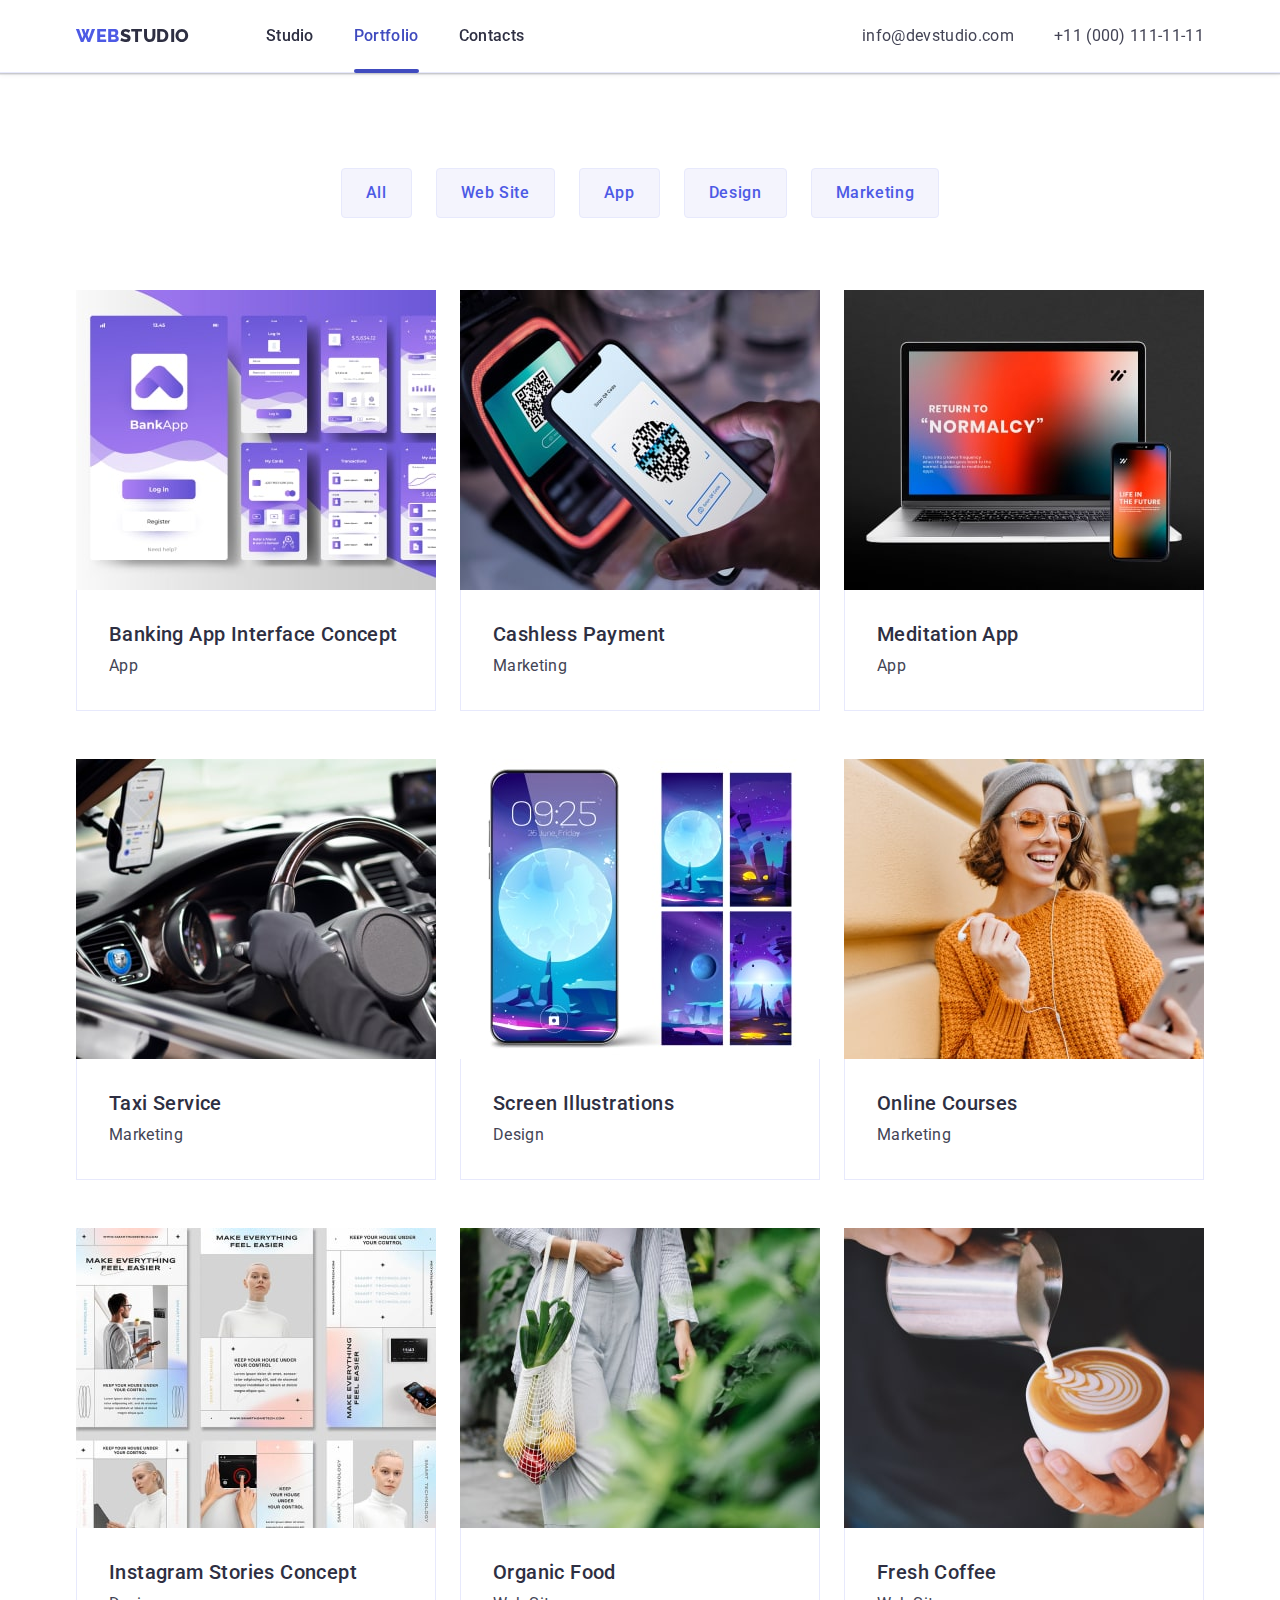
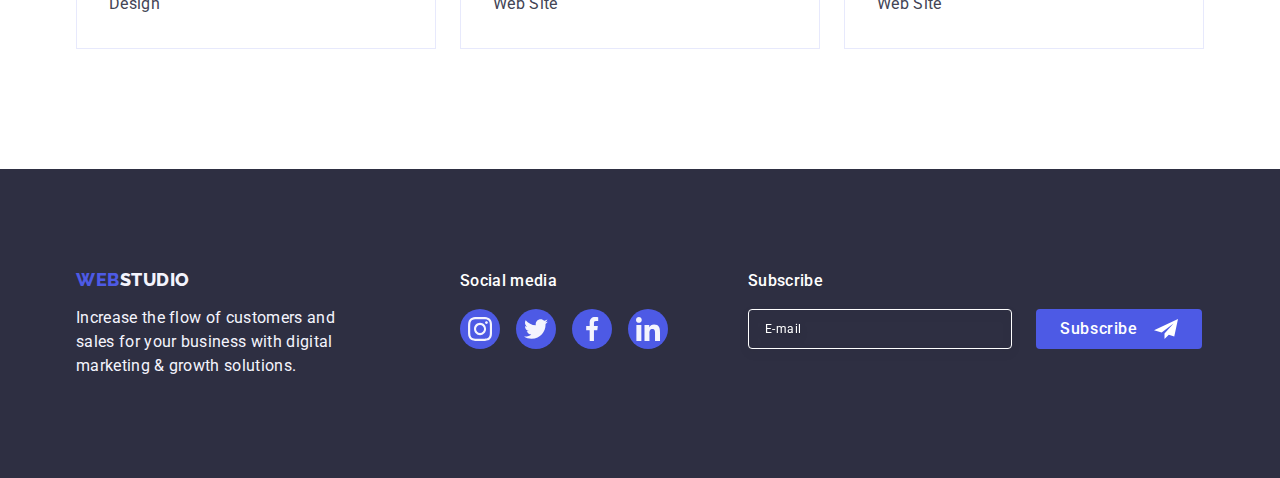
==== commit 411446a9: "виправляє помилки" ====
--- a/portfolio.html
+++ b/portfolio.html
@@ -361,7 +361,7 @@
           </ul>
         </div>
 
-        <div>
+        <div class="footer-form-container">
           <p class="social-media-form-text">Subscribe</p>
           <form class="footer-form">
             <label class="footer-form-label">
@@ -374,7 +374,7 @@
               />
             </label>
             <button type="submit" class="footer-form-button button">
-              <span>Subscribe</span>
+              Subscribe
               <svg class="subscribe-footer-icon" width="24" height="24">
                 <use href="./images/icons.svg#icon-telegram"></use>
               </svg>
--- a/css/styles.css
+++ b/css/styles.css
@@ -521,17 +521,24 @@
 .footer-form {
   display: flex;
   align-items: center;
-  gap: 24px;
+}
+
+.footer-form-label {
+  margin-right: 24px;
 }
 
 .footer-form-email {
   width: 264px;
   height: 40px;
   padding: 8px 16px;
+
+  font-size: 12px;
+  line-height: 1.5;
+  letter-spacing: 0.04em;
   border: 1px solid var(--white-text-color);
   filter: drop-shadow(0px 4px 4px rgba(0, 0, 0, 0.15));
   border-radius: 4px;
-  background-color: var(--headings-text-color);
+  background-color: transparent;
   color: var(--white-text-color);
 }
 
@@ -547,7 +554,6 @@
   display: flex;
   align-items: center;
   justify-content: center;
-  gap: 16px;
   padding: 8px 24px;
   min-width: 165px;
   color: var(--white-text-color);
@@ -557,6 +563,7 @@
 }
 
 .subscribe-footer-icon {
+  margin-left: 16px;
   fill: var(--white-text-color);
 }
 
